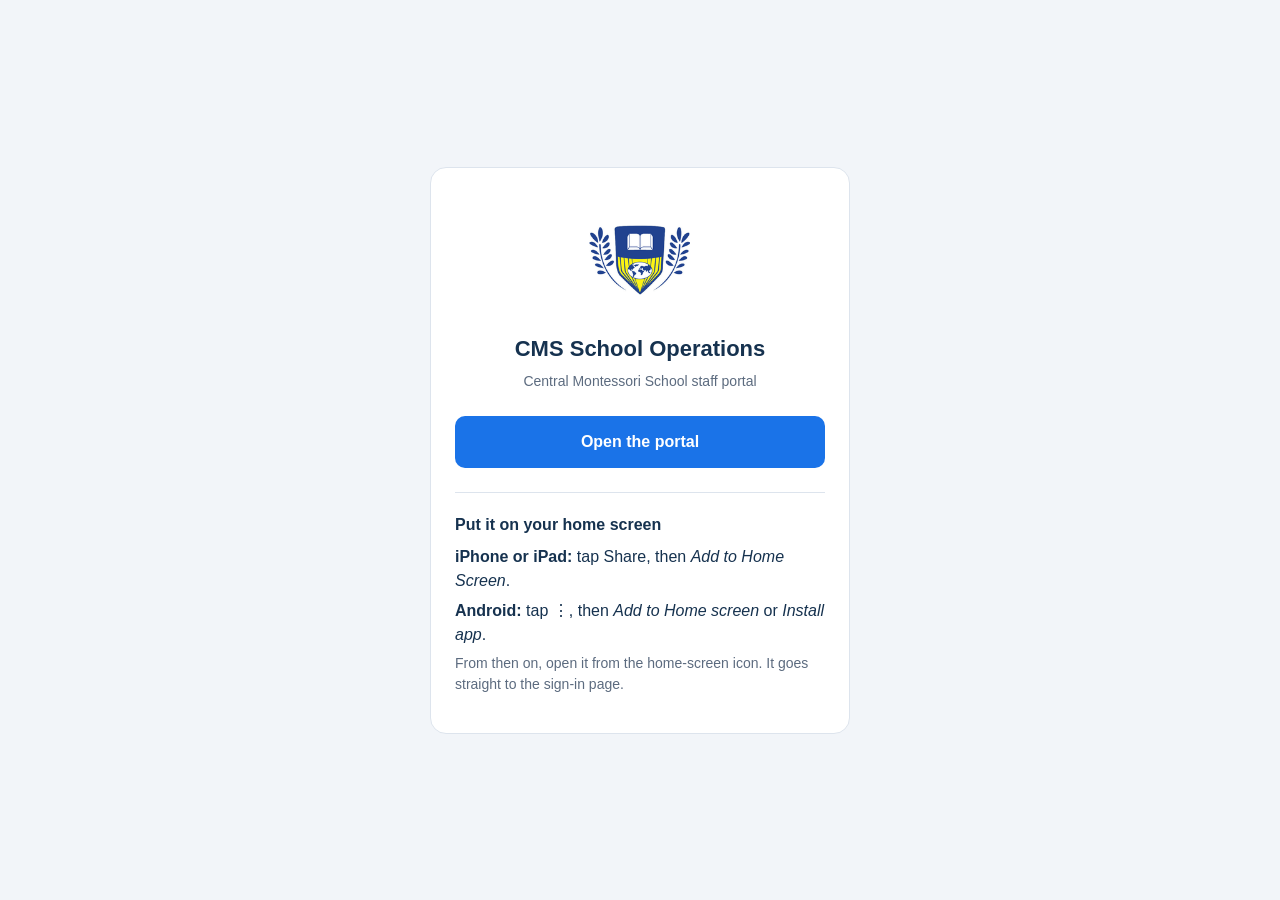
==== index.html @ b1fd4637 "Publish launcher from cms-operations-v3 f13343f" ====
<!doctype html>
<!--
  CMS School Operations launcher.

  The portal runs on Apps Script, which cannot put an apple-touch-icon on its
  page, so an iPhone home-screen shortcut to it shows a screenshot instead of
  the crest. This page exists only to carry the icons: added to the home screen
  from here, the shortcut shows the crest, and opening it goes straight on to
  the portal. Nothing is signed in, stored or sent here.

  Source: launcher/ in the cms-operations-v3 repository. Published by
  scripts/publish-launcher.sh; edit there, not in the published copy.
-->
<html lang="en">
<head>
<meta charset="utf-8">
<meta name="viewport" content="width=device-width, initial-scale=1, viewport-fit=cover">
<meta http-equiv="Content-Security-Policy" content="default-src 'none'; script-src 'self'; style-src 'self'; img-src 'self'; manifest-src 'self'; base-uri 'none'; form-action 'none'">
<meta name="referrer" content="no-referrer">
<meta name="robots" content="noindex">
<title>CMS School Operations</title>
<link rel="manifest" href="manifest.webmanifest">
<link rel="icon" type="image/png" sizes="192x192" href="icon-192.png">
<link rel="apple-touch-icon" href="apple-touch-icon.png">
<meta name="apple-mobile-web-app-capable" content="yes">
<meta name="mobile-web-app-capable" content="yes">
<meta name="apple-mobile-web-app-title" content="CMS">
<meta name="theme-color" content="#16324f">
<link rel="stylesheet" href="style.css">
<script src="launch.js" defer></script>
</head>
<body>
<main class="card">
  <img class="crest" src="icon-192.png" alt="Central Montessori School" width="120" height="120">
  <h1>CMS School Operations</h1>
  <p class="muted">Central Montessori School staff portal</p>

  <!-- The one place the portal's address is written. launch.js reads it from here. -->
  <a id="open" class="button" href="https://script.google.com/macros/s/AKfycbwF8Wvpto8F0-JUz8o-wGgygLHxYSzrLArisIFUCFRXO7zgxBzTJeQOQg4CCHBBUIL7iQ/exec">Open the portal</a>
  <p class="launching muted">Opening the portal…</p>

  <section class="install">
    <h2>Put it on your home screen</h2>
    <p><strong>iPhone or iPad:</strong> tap Share, then <em>Add to Home Screen</em>.</p>
    <p><strong>Android:</strong> tap ⋮, then <em>Add to Home screen</em> or <em>Install app</em>.</p>
    <p class="muted">From then on, open it from the home-screen icon. It goes straight to the sign-in page.</p>
  </section>
</main>
</body>
</html>
---- style.css ----
/* Matches the portal's palette (src/SharedStyles.html). */
:root {
  --navy: #16324f;
  --blue: #1a73e8;
  --blue-dark: #1557b0;
  --bg: #f2f5f9;
  --ink: #16324f;
  --muted: #5c6b7f;
  --line: #dde4ed;
}

* { box-sizing: border-box; }

body {
  margin: 0;
  min-height: 100vh;
  display: flex;
  align-items: center;
  justify-content: center;
  padding: 24px 16px calc(24px + env(safe-area-inset-bottom));
  background: var(--bg);
  color: var(--ink);
  font: 16px/1.5 -apple-system, BlinkMacSystemFont, "Segoe UI", Roboto, sans-serif;
}

.card {
  width: 100%;
  max-width: 420px;
  padding: 32px 24px;
  background: #fff;
  border: 1px solid var(--line);
  border-radius: 16px;
  text-align: center;
}

.crest { display: block; margin: 0 auto 12px; }
h1 { margin: 0; font-size: 22px; }
h2 { margin: 0 0 8px; font-size: 16px; }
p { margin: 6px 0; }
.muted { color: var(--muted); font-size: 14px; }

.button {
  display: block;
  margin: 24px 0 8px;
  padding: 14px 16px;
  border-radius: 10px;
  background: var(--blue);
  color: #fff;
  font-weight: 600;
  text-decoration: none;
}
.button:hover, .button:focus-visible { background: var(--blue-dark); }

.install {
  margin-top: 24px;
  padding-top: 20px;
  border-top: 1px solid var(--line);
  text-align: left;
}

/* Opened from the home screen, the page is only on its way to the portal. */
.launching { display: none; }
.from-home-screen .launching { display: block; }
.from-home-screen .install { display: none; }
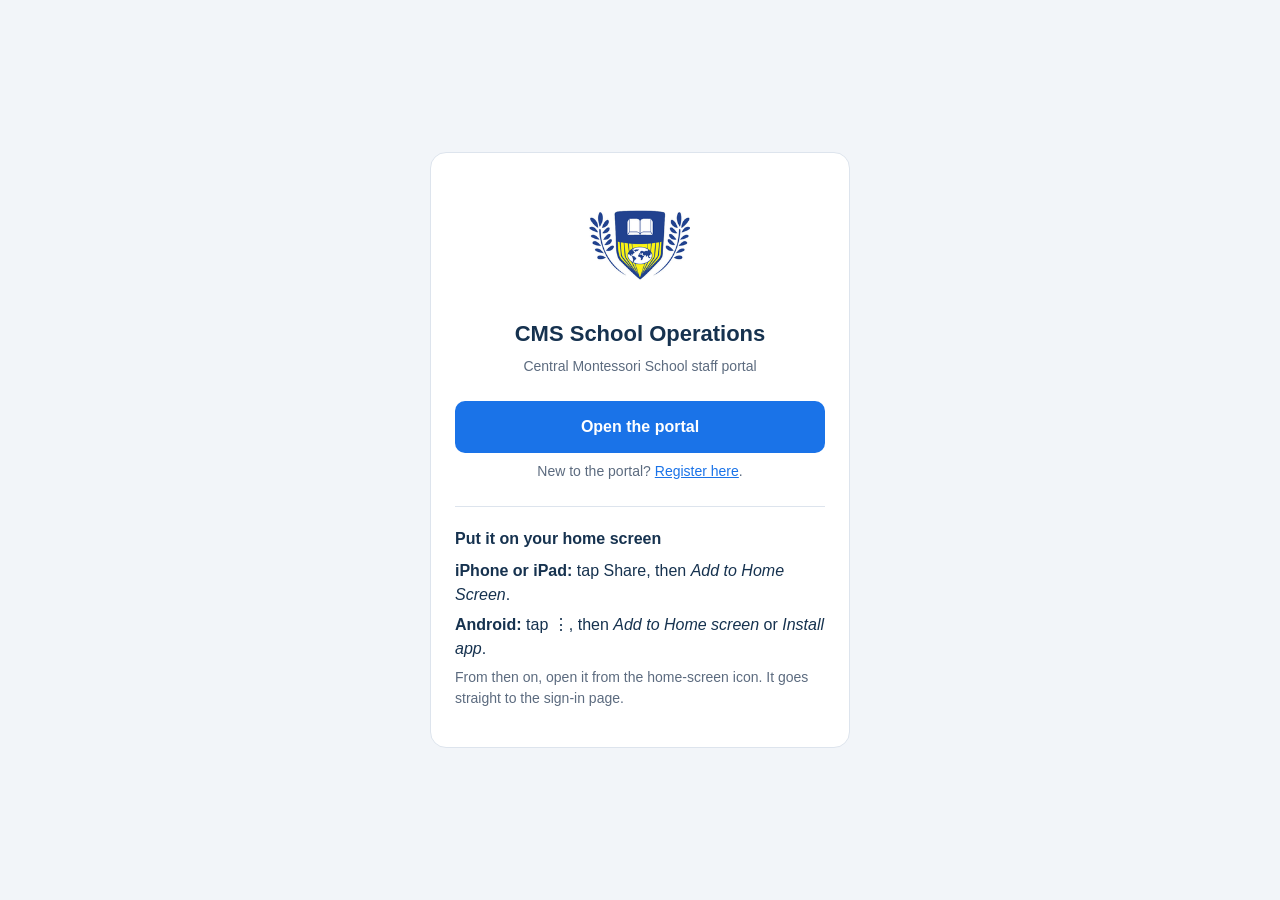
==== commit 2d72a8c7: "Publish launcher from cms-operations-v3 747ee37" ====
--- a/index.html
+++ b/index.html
@@ -35,9 +35,11 @@
   <h1>CMS School Operations</h1>
   <p class="muted">Central Montessori School staff portal</p>
 
-  <!-- The one place the portal's address is written. launch.js reads it from here. -->
+  <!-- The portal's address. launch.js reads it from here; register/index.html
+       carries it too, for the registration form. Change both together. -->
   <a id="open" class="button" href="https://script.google.com/macros/s/AKfycbwF8Wvpto8F0-JUz8o-wGgygLHxYSzrLArisIFUCFRXO7zgxBzTJeQOQg4CCHBBUIL7iQ/exec">Open the portal</a>
   <p class="launching muted">Opening the portal…</p>
+  <p class="install muted">New to the portal? <a href="register/">Register here</a>.</p>
 
   <section class="install">
     <h2>Put it on your home screen</h2>
--- a/style.css
+++ b/style.css
@@ -62,3 +62,5 @@
 .launching { display: none; }
 .from-home-screen .launching { display: block; }
 .from-home-screen .install { display: none; }
+p.install { margin-top: 0; border-top: 0; padding-top: 0; text-align: center; }
+a { color: var(--blue); }
